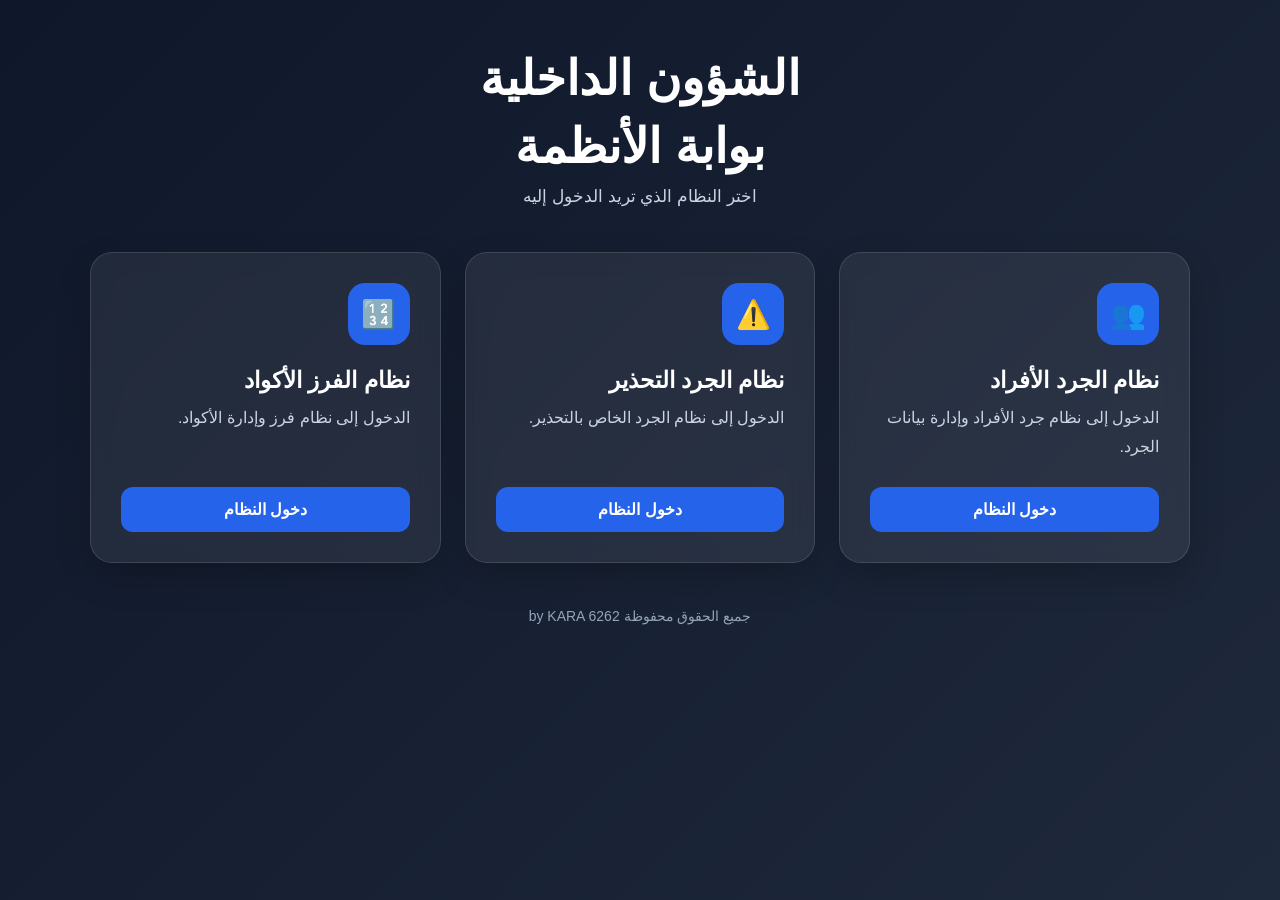
==== total/index.html @ e5a02e0c "v1!" ====
<!DOCTYPE html>
<html lang="ar" dir="rtl">
<head>
  <meta charset="UTF-8">
  <meta name="viewport" content="width=device-width, initial-scale=1.0">
  <title>بوابة الأنظمة</title>
  <style>
    * { box-sizing: border-box; }
    body {
      margin: 0;
      font-family: Tahoma, Arial, sans-serif;
      min-height: 100vh;
      background: linear-gradient(135deg, #0f172a, #1e293b);
      color: #fff;
    }

    .container {
      width: min(1100px, 92%);
      margin: auto;
      padding: 50px 0;
    }

    header {
      text-align: center;
      margin-bottom: 45px;
    }

    header h1 {
      margin: 0 0 12px;
      font-size: clamp(30px, 5vw, 48px);
    }

    header p {
      margin: 0;
      color: #cbd5e1;
      font-size: 17px;
    }

    .systems {
      display: grid;
      grid-template-columns: repeat(3, 1fr);
      gap: 24px;
    }

    .card {
      display: flex;
      flex-direction: column;
      justify-content: space-between;
      min-height: 260px;
      padding: 30px;
      border: 1px solid rgba(255,255,255,.12);
      border-radius: 22px;
      background: rgba(255,255,255,.07);
      backdrop-filter: blur(12px);
      box-shadow: 0 15px 35px rgba(0,0,0,.2);
      transition: .25s ease;
    }

    .card:hover {
      transform: translateY(-7px);
      background: rgba(255,255,255,.11);
      box-shadow: 0 20px 45px rgba(0,0,0,.3);
    }

    .icon {
      width: 62px;
      height: 62px;
      display: grid;
      place-items: center;
      border-radius: 17px;
      background: #2563eb;
      font-size: 28px;
      margin-bottom: 22px;
    }

    .card h2 {
      margin: 0 0 10px;
      font-size: 23px;
    }

    .card p {
      margin: 0 0 25px;
      color: #cbd5e1;
      line-height: 1.8;
    }

    .btn {
      display: block;
      text-align: center;
      text-decoration: none;
      color: #fff;
      background: #2563eb;
      padding: 13px 18px;
      border-radius: 12px;
      font-weight: bold;
      transition: .2s;
    }

    .btn:hover {
      background: #1d4ed8;
    }

    footer {
      text-align: center;
      margin-top: 45px;
      color: #94a3b8;
      font-size: 14px;
    }

    @media (max-width: 800px) {
      .systems {
        grid-template-columns: 1fr;
      }

      .container {
        padding: 35px 0;
      }
    }
  </style>
</head>

<body>
  <main class="container">

    <header>
        <h1>الشؤون الداخلية </h1>
      <h1>بوابة الأنظمة</h1>
      <p>اختر النظام الذي تريد الدخول إليه</p>
    </header>

    <section class="systems">

      <article class="card">
        <div>
          <div class="icon">👥</div>
          <h2>نظام الجرد الأفراد</h2>
          <p>الدخول إلى نظام جرد الأفراد وإدارة بيانات الجرد.</p>
        </div>
        <a class="btn" href="afrad/index.html">دخول النظام</a>
      </article>

      <article class="card">
        <div>
          <div class="icon">⚠️</div>
          <h2>نظام الجرد التحذير</h2>
          <p>الدخول إلى نظام الجرد الخاص بالتحذير.</p>
        </div>
        <a class="btn" href="thather/index_updated.html">دخول النظام</a>
      </article>

      <article class="card">
        <div>
          <div class="icon">🔢</div>
          <h2>نظام الفرز الأكواد</h2>
          <p>الدخول إلى نظام فرز وإدارة الأكواد.</p>
        </div>
        <a class="btn" href="code/index.html">دخول النظام</a>
      </article>

    </section>

    <footer>
      جميع الحقوق محفوظة
      by KARA 6262
    </footer>

  </main>
</body>
</html>
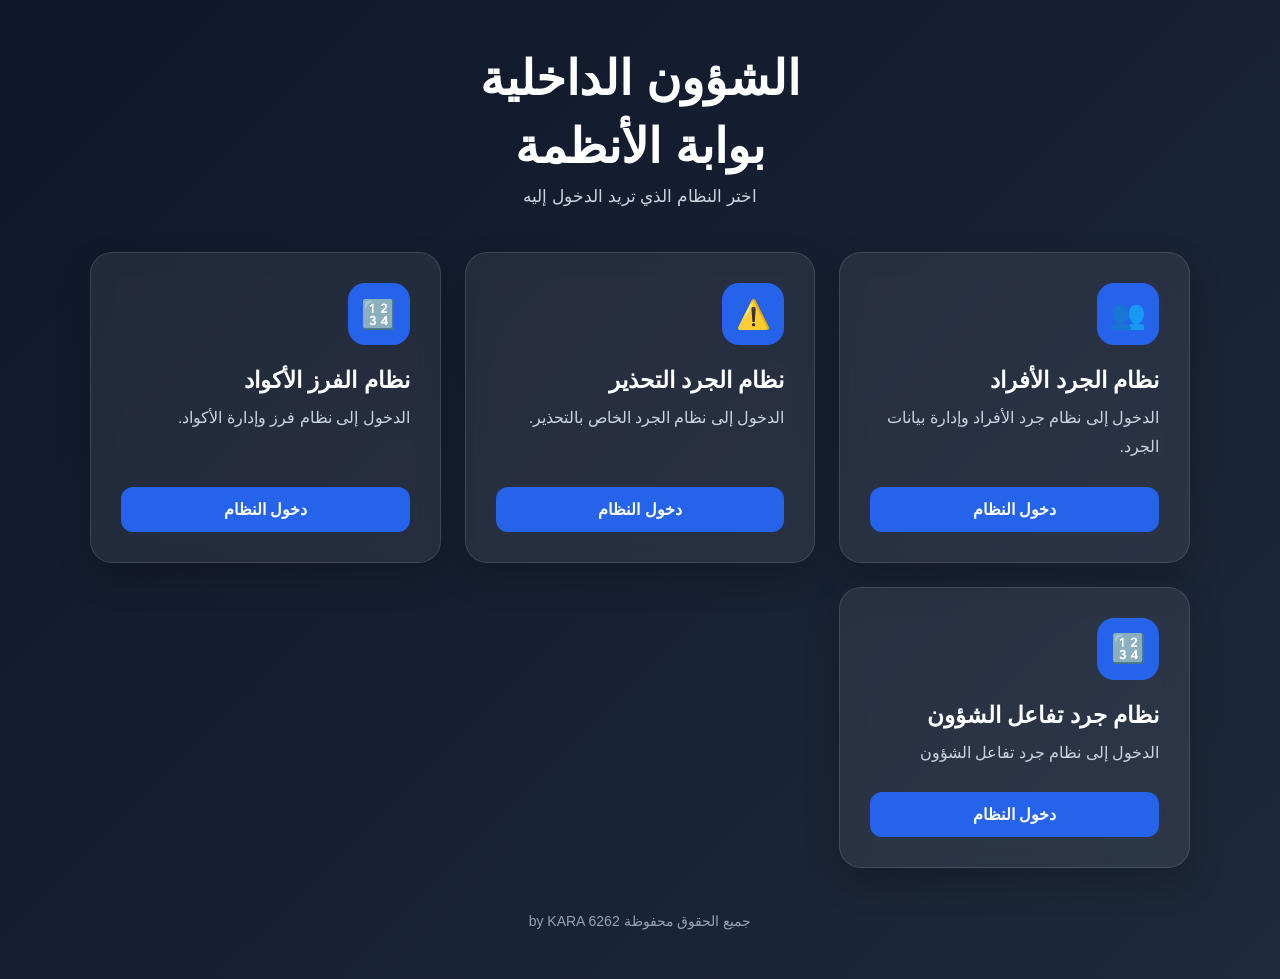
==== commit 706c2fa1: "v2" ====
--- a/total/index.html
+++ b/total/index.html
@@ -156,6 +156,14 @@
         </div>
         <a class="btn" href="code/index.html">دخول النظام</a>
       </article>
+      <article class="card">
+        <div>
+          <div class="icon">🔢</div>
+          <h2>نظام جرد تفاعل الشؤون</h2>
+          <p>الدخول إلى نظام جرد تفاعل الشؤون</p>
+        </div>
+        <a class="btn" href="tfaaol/index.html">دخول النظام</a>
+      </article>
 
     </section>
 
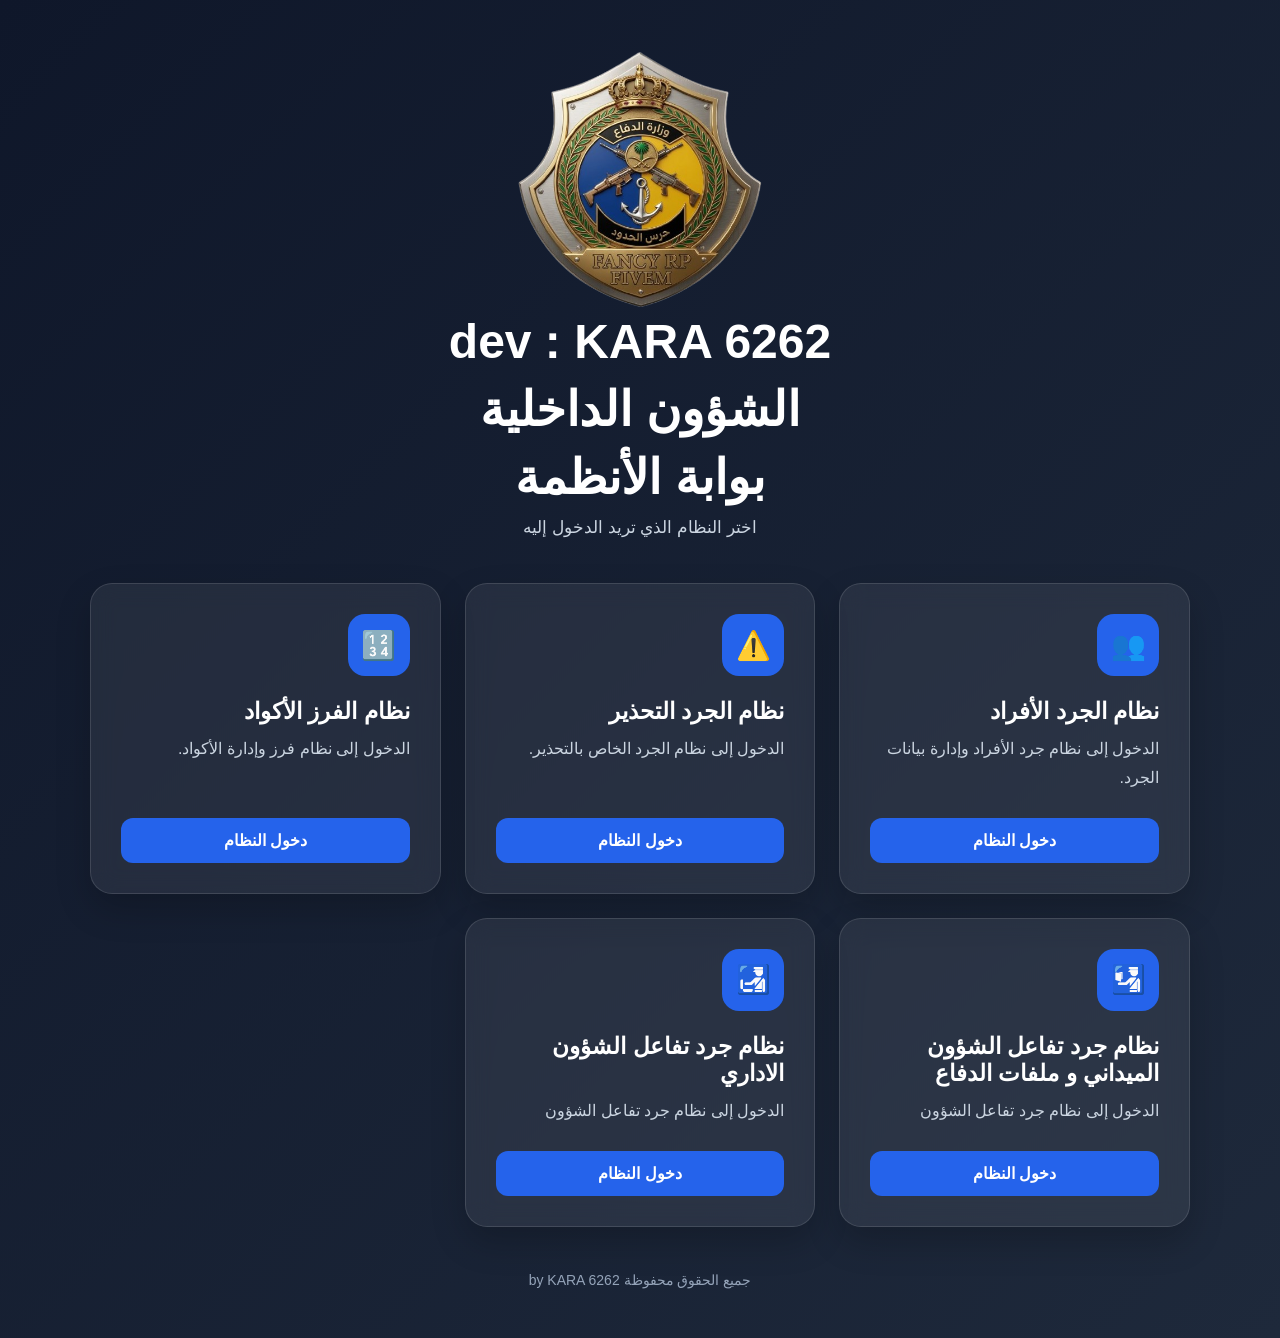
==== commit 2c99a89d: "v3" ====
--- a/total/index.html
+++ b/total/index.html
@@ -106,6 +106,11 @@
       color: #94a3b8;
       font-size: 14px;
     }
+    header img {
+      max-width: 300px;
+      max-height: 300px;
+    }
+    
 
     @media (max-width: 800px) {
       .systems {
@@ -121,8 +126,10 @@
 
 <body>
   <main class="container">
-
+    
     <header>
+      <img src="assets/1.png">
+      <h1>dev : KARA 6262</h1>
         <h1>الشؤون الداخلية </h1>
       <h1>بوابة الأنظمة</h1>
       <p>اختر النظام الذي تريد الدخول إليه</p>
@@ -158,13 +165,20 @@
       </article>
       <article class="card">
         <div>
-          <div class="icon">🔢</div>
-          <h2>نظام جرد تفاعل الشؤون</h2>
+          <div class="icon">🛂</div>
+          <h2> نظام جرد تفاعل الشؤون الميداني و ملفات الدفاع</h2>
           <p>الدخول إلى نظام جرد تفاعل الشؤون</p>
         </div>
         <a class="btn" href="tfaaol/index.html">دخول النظام</a>
       </article>
-
+      <article class="card">
+        <div>
+          <div class="icon">🛃</div>
+          <h2> نظام جرد تفاعل الشؤون الاداري</h2>
+          <p>الدخول إلى نظام جرد تفاعل الشؤون</p>
+        </div>
+        <a class="btn" href="maydany/index.html">دخول النظام</a>
+      </article>
     </section>
 
     <footer>
